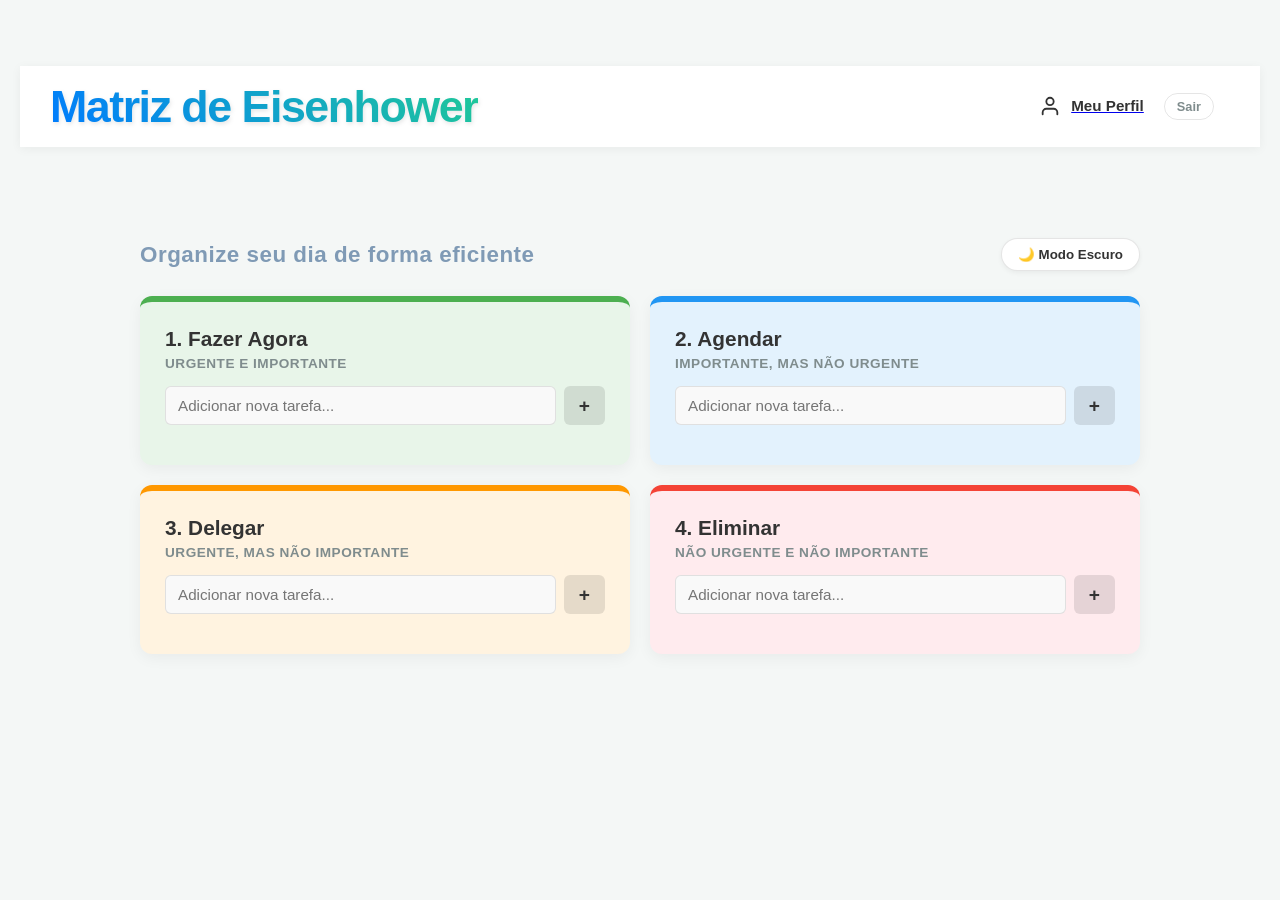
==== frontEnd/index.html @ 0fd5aef6 "Meu primeiro commit organizado" ====
<!DOCTYPE html>
<html lang="pt-BR">
<head>
    <meta charset="UTF-8">
    <meta name="viewport" content="width=device-width, initial-scale=1.0">
    <title>Matriz de Eisenhower Interativa</title>
    <link rel="stylesheet" href="css/style.css">
</head>
<body>
    <header class="site-header">
        <div class="logo">
            <h2>Matriz de Eisenhower</h2>
        </div>
        <div class="user-profile">
            <svg class="user-icon" xmlns="http://www.w3.org/2000/svg"
                viewBox="0 0 24 24" fill="none" stroke="currentColor"
                stroke-width="2" stroke-linecap="round" stroke-linejoin="round">
                <path d="M20 21v-2a4 4 0 0 0-4-4H8a4 4 0 0 0-4 4v2"></path>
                <circle cx="12" cy="7" r="4"></circle>
            </svg>
            <a href="pages/login.html"><span class="user-name">Meu
                    Perfil</span></a>
            <button id="logout-btn" class="logout-btn">Sair</button>
        </div>
        
    </header>
    <div class="matrix-container">
        <header class="app-header">
            <h2>Organize seu dia de forma eficiente</h2>
            <button id="theme-toggle">🌙 Modo Escuro</button>
        </header>
        <div class="eisenhower-matrix">
            <div class="quadrant q1">
                <h3>1. Fazer Agora</h3>
                <p class="subtitle">Urgente e Importante</p>
                <div class="input-group">
                    <input type="text" placeholder="Adicionar nova tarefa..."
                        class="task-input">
                    <button type="button" class="add-btn">+</button>
                </div>
                <ul class="task-list">
                </ul>
            </div>
            <div class="quadrant q2">
                <h3>2. Agendar</h3>
                <p class="subtitle">Importante, mas Não Urgente</p>
                <div class="input-group">
                    <input type="text" placeholder="Adicionar nova tarefa..."
                        class="task-input">
                    <button type="button" class="add-btn">+</button>
                </div>
                <ul class="task-list"></ul>
            </div>
            <div class="quadrant q3">
                <h3>3. Delegar</h3>
                <p class="subtitle">Urgente, mas Não Importante</p>
                <div class="input-group">
                    <input type="text" placeholder="Adicionar nova tarefa..."
                        class="task-input">
                    <button type="button" class="add-btn">+</button>
                </div>
                <ul class="task-list"></ul>
            </div>
            <div class="quadrant q4">
                <h3>4. Eliminar</h3>
                <p class="subtitle">Não Urgente e Não Importante</p>
                <div class="input-group">
                    <input type="text" placeholder="Adicionar nova tarefa..."
                        class="task-input">
                    <button type="button" class="add-btn">+</button>
                </div>
                <ul class="task-list"></ul>
            </div>
        </div>
    </div>
    <script src="js/auth.js"></script>
    <script type="module" src="js/controller/controller.js"></script>
</body>
</html>
---- frontEnd/css/style.css ----
/* =========================================
   Variáveis do Tema Claro (Padrão)
   ========================================= */
:root {
    --bg-main: #f4f7f6;
    --text-main: #333333;
    --text-muted: #7f8c8d;
    --bg-quadrant: #ffffff;
    --bg-task: rgba(255, 255, 255, 0.9);
    --task-border: rgba(0, 0, 0, 0.1);
    --input-bg: #f9f9f9;
    --btn-hover: #e0e0e0;
    --scrollbar-thumb: #bdc3c7;
    
    /* Cores dos Quadrantes */
    --q1-color: #4caf50; /* Fazer Agora */
    --q1-bg: #e8f5e9;
    --q2-color: #2196f3; /* Agendar */
    --q2-bg: #e3f2fd;
    --q3-color: #ff9800; /* Delegar */
    --q3-bg: #fff3e0;
    --q4-color: #f44336; /* Eliminar */
    --q4-bg: #ffebee;
}

/* =========================================
   Variáveis do Tema Escuro
   ========================================= */
body.dark-mode {
    --bg-main: #121212;
    --text-main: #e0e0e0;
    --text-muted: #aaaaaa;
    --bg-quadrant: #1e1e1e;
    --bg-task: #2c2c2c;
    --task-border: #444444;
    --input-bg: #333333;
    --btn-hover: #444444;
    --scrollbar-thumb: #555555;
    
    /* Cores de Fundo Muted para o Modo Escuro */
    --q1-bg: rgba(76, 175, 80, 0.1);
    --q2-bg: rgba(33, 150, 243, 0.1);
    --q3-bg: rgba(255, 152, 0, 0.1);
    --q4-bg: rgba(244, 67, 54, 0.1);
}

/* =========================================
   Estilos Globais
   ========================================= */
body {
    font-family: 'Segoe UI', Tahoma, Geneva, Verdana, sans-serif;
    background-color: var(--bg-main);
    color: var(--text-main);
    display: flex;
    justify-content: space-around;
    align-items: center;
    min-height: 80vh;
    margin: 0;
    padding: 20px;
    box-sizing: border-box;
    transition: background-color 0.3s ease, color 0.3s ease;
    flex-direction: column;
}

/* Estilos Gerais do Header */
.site-header {
    display: flex;
    justify-content: space-between;
    align-items: center;
    padding: 15px 30px;
    background-color: #ffffff;
    box-shadow: 0 2px 10px rgba(0, 0, 0, 0.05);
    font-family: 'Segoe UI', Tahoma, Geneva, Verdana, sans-serif;
    width: 100%;
    box-sizing: border-box;
}

/* Logo */
.logo {
    font-size: 1.5rem;
    font-weight: 700;
    color: #333333;
    letter-spacing: -0.5px;
}

.logo h2 {
    margin: 0;
    font-size: 2.8rem; /* Ainda maior! */
    font-weight: 900;
    letter-spacing: -1.5px;
    
    /* A mágica do Gradiente começa aqui */
    background: linear-gradient(45deg, #007bff, #20c997); /* Azul para um Verde água */
    -webkit-background-clip: text;
    -webkit-text-fill-color: transparent;
    background-clip: text;
    color: transparent; /* Necessário para navegadores mais novos */
    
    /* Uma sombrinha quase invisível só para dar destaque */
    filter: drop-shadow(1px 2px 2px rgba(0,0,0,0.1)); 
}

/* Área do Usuário */
.user-profile {
    display: flex;
    align-items: center;
    gap: 10px;
    cursor: pointer;
    padding: 8px 15px;
    border-radius: 25px;
    transition: background-color 0.2s ease;
    border: 1px solid transparent;
}

.user-profile:hover {
    background-color: #f9f9f9;
    border-color: rgba(0, 0, 0, 0.1);
}

/* Ícone SVG do Usuário */
.user-icon {
    width: 22px;
    height: 22px;
    color: #333333;
}

/* Nome do Usuário */
.user-name {
    font-size: 0.95rem;
    color: #333333;
    font-weight: 600;
}
/* Estilo para o botão Sair */
.logout-btn {
    background: transparent;
    color: var(--text-muted);
    border: 1px solid var(--task-border);
    padding: 5px 12px;
    border-radius: 20px;
    cursor: pointer;
    font-size: 0.8rem;
    font-weight: 600;
    transition: all 0.2s ease;
    margin-left: 10px;
}

.logout-btn:hover {
    background: #e74c3c; /* Vermelho suave */
    color: white;
    border-color: #e74c3c;
    transform: translateY(-1px);
}


.matrix-container {
    width: 100%;
    max-width: 1000px; /* Um pouco mais largo para acomodar bem o texto */
}

/* =========================================
   Cabeçalho
   ========================================= */
.app-header {
    display: flex;
    justify-content: space-between;
    align-items: center;
    margin-bottom: 25px;
}

.app-header h2 {
    font-size: 1.4rem; /* Tamanho proporcional e elegante */
    font-weight: 700; /* Deixa o texto bem destacado (negrito) */
    color: #7f9ab5; /* Tom de azul escuro/chumbo parecido com o da imagem */
    margin: 0;
    letter-spacing: 0.5px; /* Dá um leve respiro entre as letras */
}


#theme-toggle {
    background: var(--bg-quadrant);
    color: var(--text-main);
    border: 1px solid var(--task-border);
    padding: 8px 16px;
    border-radius: 20px;
    cursor: pointer;
    font-weight: 600;
    transition: all 0.2s ease;
    box-shadow: 0 2px 5px rgba(0,0,0,0.05);
}

#theme-toggle:hover {
    background: var(--btn-hover);
    transform: translateY(-1px);
}

/* =========================================
   Grid da Matriz
   ========================================= */
.eisenhower-matrix {
    display: grid;
    grid-template-columns: repeat(2, 1fr);
    gap: 20px;
}

/* =========================================
   Página de Login
   ========================================= */

.login-container {
    width: 100%;
    max-width: 400px; /* Mais estreito que a matriz */
    margin: auto;
    text-align: center;
}

.login-header h2 {
    font-size: 1.8rem;
    margin-bottom: 5px;
}

.login-header .subtitle {
    margin-bottom: 25px;
}

.login-form {
    display: flex;
    flex-direction: column;
    gap: 15px;
}

.input-group-vertical {
    display: flex;
    flex-direction: column;
    text-align: left;
    gap: 5px;
}

.input-group-vertical label {
    font-size: 0.9rem;
    font-weight: 600;
    color: var(--text-main);
}

.input-group-vertical .task-input {
    width: 100%;
    box-sizing: border-box; /* Garante que o padding não quebre a largura */
    padding: 12px;
}

.login-btn {
    background-color: var(--q2-color); /* Usa o azul do seu quadrante 2 */
    color: white;
    border: none;
    border-radius: 6px;
    padding: 12px;
    font-size: 1.1rem;
    font-weight: bold;
    cursor: pointer;
    margin-top: 10px;
    transition: background-color 0.2s ease, transform 0.1s ease;
}

.login-btn:hover {
    background-color: #1976d2; /* Um azul um pouco mais escuro */
}

.login-btn:active {
    transform: scale(0.98);
}

.login-footer {
    margin-top: 25px;
    font-size: 0.9rem;
    border-top: 1px solid var(--task-border);
    padding-top: 15px;
}

.login-footer a {
    color: var(--q2-color);
    text-decoration: none;
    font-weight: 600;
    transition: text-decoration 0.2s;
}

.login-footer a:hover {
    text-decoration: underline;
}

.register-text {
    color: var(--text-muted);
    margin-top: 10px;
}

/* Responsividade Básica para Celulares */
@media (max-width: 600px) {
    .main-nav {
        display: none; /* Esconde os links centrais em telas pequenas */
    }
    
    .site-header {
        padding: 15px 20px;
    }
    
    .user-name {
        display: none; /* Deixa apenas o ícone no celular para economizar espaço */
    }
}
/* Responsividade para Celulares */
@media (max-width: 768px) {
    .eisenhower-matrix {
        grid-template-columns: 1fr; /* Muda para 1 coluna em telas menores */
    }
}

/* =========================================
   Quadrantes
   ========================================= */
.quadrant {
    background-color: var(--bg-quadrant);
    padding: 25px;
    border-radius: 12px;
    box-shadow: 0 4px 15px rgba(0, 0, 0, 0.05);
    display: flex;
    flex-direction: column;
    transition: background-color 0.3s ease;
}

.quadrant h3 { 
    margin: 0 0 5px 0; 
    font-size: 1.3rem; 
}

.subtitle { 
    font-size: 0.85rem; 
    color: var(--text-muted); 
    margin: 0 0 15px 0; 
    font-weight: 600; 
    text-transform: uppercase;
    letter-spacing: 0.5px;
}

/* Cores específicas dos Quadrantes */
.q1 { background-color: var(--q1-bg); border-top: 6px solid var(--q1-color); }
.q1 .task-list li { border-left-color: var(--q1-color); }

.q2 { background-color: var(--q2-bg); border-top: 6px solid var(--q2-color); }
.q2 .task-list li { border-left-color: var(--q2-color); }

.q3 { background-color: var(--q3-bg); border-top: 6px solid var(--q3-color); }
.q3 .task-list li { border-left-color: var(--q3-color); }

.q4 { background-color: var(--q4-bg); border-top: 6px solid var(--q4-color); }
.q4 .task-list li { border-left-color: var(--q4-color); } /* Fechamento que estava faltando */

/* =========================================
   Inputs e Botões
   ========================================= */
.input-group {
    display: flex;
    margin-bottom: 15px;
    gap: 8px;
}

.task-input {
    flex-grow: 1;
    padding: 10px 12px;
    border: 1px solid var(--task-border);
    border-radius: 6px;
    background: var(--input-bg);
    color: var(--text-main);
    outline: none;
    font-size: 0.95rem;
    transition: border-color 0.2s ease;
}

.task-input:focus {
    border-color: var(--text-muted);
}

.add-btn {
    background: var(--task-border);
    color: var(--text-main);
    border: none;
    border-radius: 6px;
    padding: 0 15px;
    cursor: pointer;
    font-size: 1.2rem;
    font-weight: bold;
    transition: background-color 0.2s ease, transform 0.1s ease;
}

.add-btn:hover { 
    background: var(--btn-hover); 
}

.add-btn:active {
    transform: scale(0.95); /* Efeito de "clique" */
}

/* =========================================
   Lista de Tarefas
   ========================================= */
.task-list {
    list-style-type: none;
    padding: 0;
    margin: 0;
    overflow-y: auto;
    max-height: 220px;
    padding-right: 5px; /* Espaço para o scrollbar não colar no texto */
}

/* Customização da Barra de Rolagem */
.task-list::-webkit-scrollbar {
    width: 6px;
}
.task-list::-webkit-scrollbar-track {
    background: transparent;
}
.task-list::-webkit-scrollbar-thumb {
    background-color: var(--scrollbar-thumb);
    border-radius: 10px;
}

.task-list li {
    background: var(--bg-task);
    padding: 10px 12px;
    margin-bottom: 8px;
    border-radius: 6px;
    font-size: 0.95rem;
    border-left: 4px solid transparent;
    border-bottom: 1px solid var(--task-border);
    display: flex;
    justify-content: space-between;
    align-items: center;
    box-shadow: 0 1px 3px rgba(0,0,0,0.02);
    transition: transform 0.2s ease;
}

.task-list li:hover {
    transform: translateX(2px); /* Pequeno destaque ao passar o mouse */
}

/* Texto Editável */
.task-text {
    flex-grow: 1;
    cursor: text;
    outline: none;
    padding: 2px 5px;
    border-radius: 4px;
    transition: background 0.2s;
    word-break: break-word; /* Evita que palavras longas quebrem o layout */
    margin-right: 10px;
}

.task-text:focus { 
    background: var(--input-bg); 
    border-bottom: 1px dashed var(--text-muted); 
}

/* Botão de Excluir */
.delete-btn {
    background: transparent;
    border: none;
    color: #e74c3c;
    cursor: pointer;
    padding: 6px;
    border-radius: 4px;
    transition: all 0.2s ease;
    display: flex;
    align-items: center;
    justify-content: center;
}

.delete-btn:hover { 
    background: rgba(231, 76, 60, 0.1); 
}
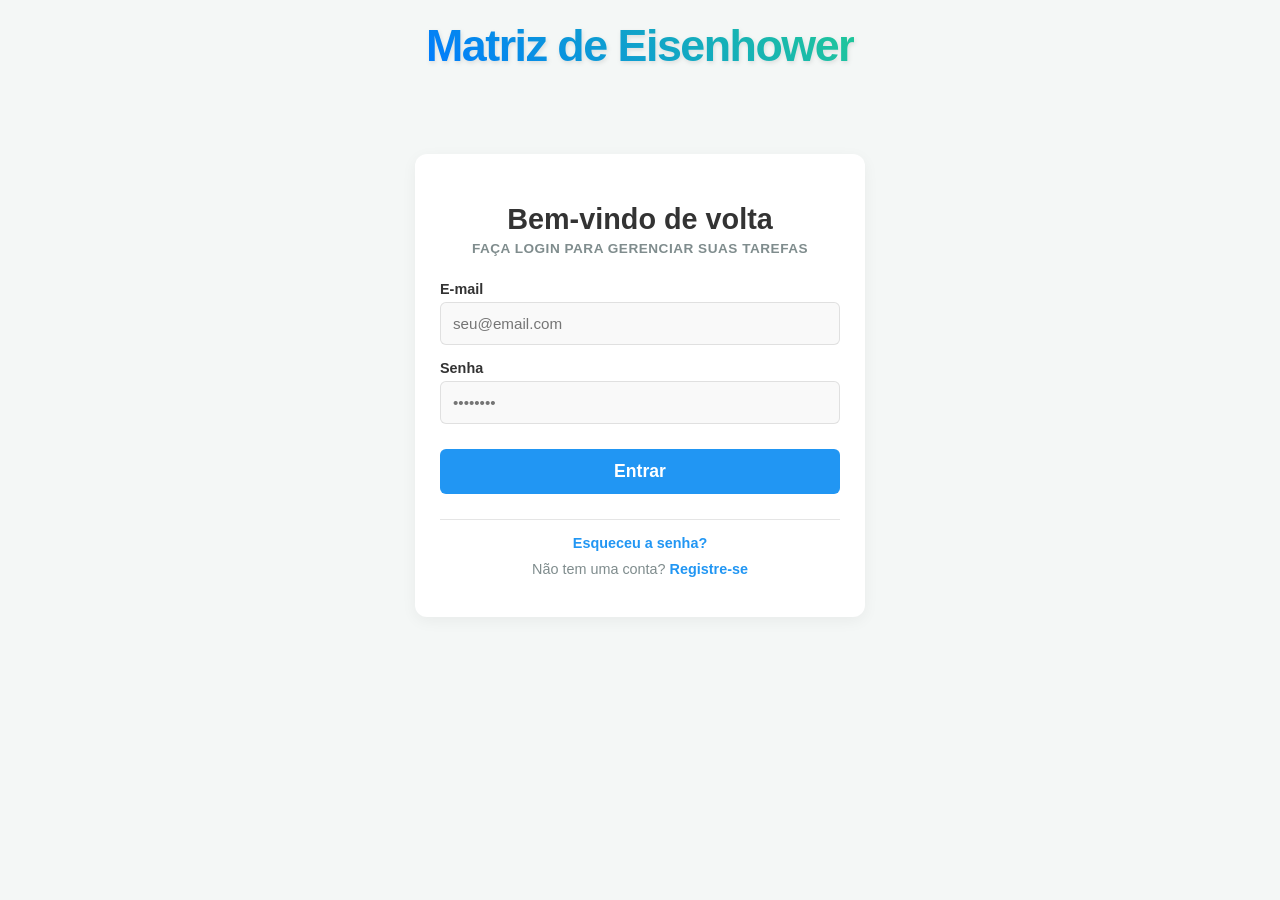
==== commit 3f0679ae: "segundo commit" ====
--- a/frontEnd/index.html
+++ b/frontEnd/index.html
@@ -3,79 +3,38 @@
 <head>
     <meta charset="UTF-8">
     <meta name="viewport" content="width=device-width, initial-scale=1.0">
-    <title>Matriz de Eisenhower Interativa</title>
+    <title>Login - Matriz de Eisenhower</title>
     <link rel="stylesheet" href="css/style.css">
 </head>
 <body>
-    <header class="site-header">
-        <div class="logo">
-            <h2>Matriz de Eisenhower</h2>
+    <div class="logo">
+        <h2>Matriz de Eisenhower</h2>
+    </div>
+    <div class="login-container quadrant">
+        <div class="login-header">
+            <h2>Bem-vindo de volta</h2>
+            <p class="subtitle">Faça login para gerenciar suas tarefas</p>
         </div>
-        <div class="user-profile">
-            <svg class="user-icon" xmlns="http://www.w3.org/2000/svg"
-                viewBox="0 0 24 24" fill="none" stroke="currentColor"
-                stroke-width="2" stroke-linecap="round" stroke-linejoin="round">
-                <path d="M20 21v-2a4 4 0 0 0-4-4H8a4 4 0 0 0-4 4v2"></path>
-                <circle cx="12" cy="7" r="4"></circle>
-            </svg>
-            <a href="pages/login.html"><span class="user-name">Meu
-                    Perfil</span></a>
-            <button id="logout-btn" class="logout-btn">Sair</button>
-        </div>
-        
-    </header>
-    <div class="matrix-container">
-        <header class="app-header">
-            <h2>Organize seu dia de forma eficiente</h2>
-            <button id="theme-toggle">🌙 Modo Escuro</button>
-        </header>
-        <div class="eisenhower-matrix">
-            <div class="quadrant q1">
-                <h3>1. Fazer Agora</h3>
-                <p class="subtitle">Urgente e Importante</p>
-                <div class="input-group">
-                    <input type="text" placeholder="Adicionar nova tarefa..."
-                        class="task-input">
-                    <button type="button" class="add-btn">+</button>
-                </div>
-                <ul class="task-list">
-                </ul>
+        <form class="login-form" action="home.html">
+            <div class="input-group-vertical">
+                <label for="email">E-mail</label>
+                <input type="email" id="email" class="task-input"
+                    placeholder="seu@email.com" required>
             </div>
-            <div class="quadrant q2">
-                <h3>2. Agendar</h3>
-                <p class="subtitle">Importante, mas Não Urgente</p>
-                <div class="input-group">
-                    <input type="text" placeholder="Adicionar nova tarefa..."
-                        class="task-input">
-                    <button type="button" class="add-btn">+</button>
-                </div>
-                <ul class="task-list"></ul>
+            <div class="input-group-vertical">
+                <label for="password">Senha</label>
+                <input type="password" id="password" class="task-input"
+                    placeholder="••••••••" required>
             </div>
-            <div class="quadrant q3">
-                <h3>3. Delegar</h3>
-                <p class="subtitle">Urgente, mas Não Importante</p>
-                <div class="input-group">
-                    <input type="text" placeholder="Adicionar nova tarefa..."
-                        class="task-input">
-                    <button type="button" class="add-btn">+</button>
-                </div>
-                <ul class="task-list"></ul>
-            </div>
-            <div class="quadrant q4">
-                <h3>4. Eliminar</h3>
-                <p class="subtitle">Não Urgente e Não Importante</p>
-                <div class="input-group">
-                    <input type="text" placeholder="Adicionar nova tarefa..."
-                        class="task-input">
-                    <button type="button" class="add-btn">+</button>
-                </div>
-                <ul class="task-list"></ul>
-            </div>
+            <button type="submit" class="login-btn">Entrar</button>
+        </form>
+        <div class="login-footer">
+            <a href="pages/esqueceuSenha.html" class="forgot-link">Esqueceu a senha?</a>
+            <p class="register-text">Não tem uma conta? <a
+                    href="pages/register.html">Registre-se</a></p>
         </div>
     </div>
-    <script src="js/auth.js"></script>
-    <script type="module" src="js/controller/controller.js"></script>
+
+    <script src="js/login.js"></script>
 </body>
-</html>
-
-
+</html>
--- a/frontEnd/css/style.css
+++ b/frontEnd/css/style.css
@@ -291,6 +291,38 @@
     margin-top: 10px;
 }
 
+/* Estilo da caixinha de sucesso (Toast) */
+#toast {
+    visibility: hidden; /* Fica escondida por padrão */
+    min-width: 250px;
+    background-color: #28a745; /* Verde sucesso */
+    color: #fff; /* Texto branco */
+    text-align: center;
+    border-radius: 8px;
+    padding: 16px;
+    position: fixed; /* Fixa na tela */
+    z-index: 1000;
+    left: 50%; /* Centraliza */
+    bottom: 30px; /* Distância do pé da página */
+    transform: translateX(-50%); /* Ajuste fino para ficar bem no meio */
+    font-size: 16px;
+    font-weight: bold;
+    box-shadow: 0px 4px 6px rgba(0, 0, 0, 0.2);
+    opacity: 0;
+    transition: opacity 0.5s, visibility 0.5s;
+}
+
+/* Classe que vamos adicionar via JavaScript para ela aparecer */
+#toast.mostrar {
+    visibility: visible;
+    opacity: 1;
+}
+
+.input-error {
+  border: 2px solid #d93025;
+  outline: none;
+}
+
 /* Responsividade Básica para Celulares */
 @media (max-width: 600px) {
     .main-nav {
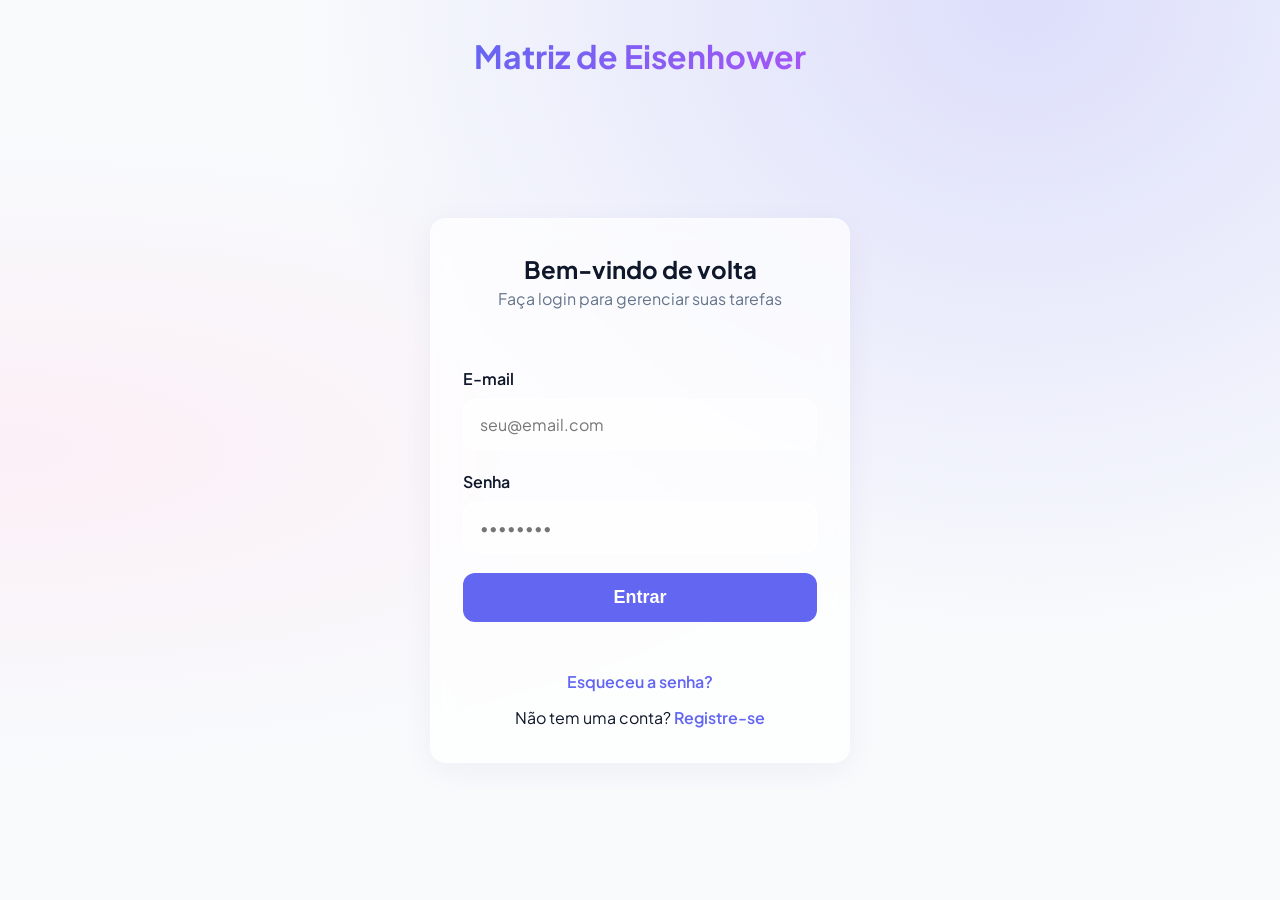
==== commit 220ecaff: "Commit melhorando a qualidade da interface" ====
--- a/frontEnd/index.html
+++ b/frontEnd/index.html
@@ -3,6 +3,7 @@
 <head>
     <meta charset="UTF-8">
     <meta name="viewport" content="width=device-width, initial-scale=1.0">
+    <link href="https://fonts.googleapis.com/css2?family=Plus+Jakarta+Sans:wght@400;500;600;700&display=swap" rel="stylesheet">
     <title>Login - Matriz de Eisenhower</title>
     <link rel="stylesheet" href="css/style.css">
 </head>
@@ -15,7 +16,7 @@
             <h2>Bem-vindo de volta</h2>
             <p class="subtitle">Faça login para gerenciar suas tarefas</p>
         </div>
-        <form class="login-form" action="home.html">
+        <form class="login-form" action="home.html" id="formLogin">
             <div class="input-group-vertical">
                 <label for="email">E-mail</label>
                 <input type="email" id="email" class="task-input"
@@ -34,7 +35,7 @@
                     href="pages/register.html">Registre-se</a></p>
         </div>
     </div>
-
-    <script src="js/login.js"></script>
+    <!-- <script src="js/login.js"></script> -->
+     <script type="module" src="js/controller/authController.js"></script>
 </body>
 </html>
--- a/frontEnd/css/style.css
+++ b/frontEnd/css/style.css
@@ -1,508 +1,438 @@
 /* =========================================
-   Variáveis do Tema Claro (Padrão)
+   1. VARIÁVEIS & TOKENS (Design System)
    ========================================= */
 :root {
-    --bg-main: #f4f7f6;
-    --text-main: #333333;
-    --text-muted: #7f8c8d;
-    --bg-quadrant: #ffffff;
-    --bg-task: rgba(255, 255, 255, 0.9);
-    --task-border: rgba(0, 0, 0, 0.1);
-    --input-bg: #f9f9f9;
-    --btn-hover: #e0e0e0;
-    --scrollbar-thumb: #bdc3c7;
+  /* Cores - Modo Claro (Padrão) */
+  --bg-color: #f8fafc;
+  --bg-gradient: radial-gradient(at 0% 0%, hsla(253,16%,7%,1) 0, transparent 50%), radial-gradient(at 50% 0%, hsla(225,39%,30%,1) 0, transparent 50%), radial-gradient(at 100% 0%, hsla(339,49%,30%,1) 0, transparent 50%);
+  --surface: rgba(255, 255, 255, 0.7);
+  --surface-border: rgba(255, 255, 255, 0.5);
+  --text-main: #0f172a;
+  --text-muted: #64748b;
+  --primary: #6366f1;
+  --primary-hover: #4f46e5;
+  --danger: #ef4444;
+  
+  /* Cores Semânticas (Quadrantes) */
+  --q1-color: rgba(239, 68, 68, 0.1); /* Importante & Urgente */
+  --q2-color: rgba(59, 130, 246, 0.1); /* Importante & Não Urgente */
+  --q3-color: rgba(245, 158, 11, 0.1); /* Não Importante & Urgente */
+  --q4-color: rgba(100, 116, 139, 0.1); /* Não Importante & Não Urgente */
+
+  /* Tipografia Fluida (Min - Val - Max) */
+  --text-xs: clamp(0.75rem, 0.7vw + 0.6rem, 0.875rem);
+  --text-sm: clamp(0.875rem, 0.8vw + 0.7rem, 1rem);
+  --text-md: clamp(1rem, 1vw + 0.8rem, 1.125rem);
+  --text-lg: clamp(1.25rem, 1.5vw + 1rem, 1.5rem);
+  --text-xl: clamp(1.5rem, 2vw + 1.2rem, 2rem);
+
+  /* Efeitos */
+  --shadow-glass: 0 8px 32px 0 rgba(31, 38, 135, 0.05);
+  --radius-lg: 16px;
+  --radius-md: 12px;
+  --radius-sm: 8px;
+  --transition: all 0.3s cubic-bezier(0.4, 0, 0.2, 1);
+}
+
+/* Modo Escuro (Ativado via JS no body ou data-theme) */
+[data-theme="dark"] {
+  --bg-color: #0f172a;
+  --surface: rgba(30, 41, 59, 0.7);
+  --surface-border: rgba(255, 255, 255, 0.1);
+  --text-main: #f8fafc;
+  --text-muted: #94a3b8;
+  --shadow-glass: 0 8px 32px 0 rgba(0, 0, 0, 0.3);
+}
+
+/* =========================================
+   2. RESET & BASE
+   ========================================= */
+* {
+  margin: 0;
+  padding: 0;
+  box-sizing: border-box;
+}
+
+body {
+  font-family: 'Plus Jakarta Sans', system-ui, sans-serif;
+  background-color: var(--bg-color);
+  /* Mesh gradient suave para o fundo */
+  background-image: 
+    radial-gradient(at 80% 0%, hsla(239, 84%, 87%, 0.5) 0px, transparent 50%),
+    radial-gradient(at 0% 50%, hsla(333, 100%, 95%, 0.5) 0px, transparent 50%);
+  background-attachment: fixed;
+  color: var(--text-main);
+  line-height: 1.5;
+  min-height: 100vh;
+  display: flex;
+  flex-direction: column;
+  align-items: center;
+  padding: 2rem 1rem;
+  transition: var(--transition);
+}
+
+a {
+  color: var(--primary);
+  text-decoration: none;
+  font-weight: 600;
+  transition: var(--transition);
+  
+  &:hover {
+    color: var(--primary-hover);
+    text-decoration: underline;
+  }
+}
+
+/* =========================================
+   3. COMPONENTES GLOBAIS (Glassmorphism)
+   ========================================= */
+.quadrant, .login-container {
+  background: var(--surface);
+  backdrop-filter: blur(12px);
+  -webkit-backdrop-filter: blur(12px);
+  border: 1px solid var(--surface-border);
+  border-radius: var(--radius-lg);
+  box-shadow: var(--shadow-glass);
+  padding: 2rem;
+}
+
+.logo {
+  text-align: center;
+  margin-bottom: 2rem;
+  
+  & h2, & h1 {
+    font-size: var(--text-xl);
+    font-weight: 700;
+    background: linear-gradient(135deg, var(--primary), #a855f7);
+    -webkit-background-clip: text;
+    -webkit-text-fill-color: transparent;
+  }
+}
+
+/* =========================================
+   4. TELAS DE AUTENTICAÇÃO (Login, Register...)
+   ========================================= */
+.login-container {
+  width: 100%;
+  max-width: 420px;
+  margin: auto;
+  animation: fadeIn 0.5s ease-out;
+
+  & .login-header {
+    text-align: center;
+    margin-bottom: 2rem;
+
+    & h2 {
+      font-size: var(--text-lg);
+      margin-bottom: 0.5rem;
+    }
+
+    & .subtitle {
+      color: var(--text-muted);
+      font-size: var(--text-sm);
+    }
+  }
+}
+
+/* Formulários & Inputs */
+.login-form, .input-group-vertical {
+  display: flex;
+  flex-direction: column;
+  gap: 1.25rem;
+  width: 100%;
+}
+
+.input-group-vertical {
+  gap: 0.5rem;
+
+  & label {
+    font-size: var(--text-sm);
+    font-weight: 600;
+    color: var(--text-main);
+  }
+}
+
+.task-input {
+  width: 100%;
+  padding: 0.875rem 1rem;
+  border-radius: var(--radius-md);
+  border: 1px solid var(--surface-border);
+  background: rgba(255, 255, 255, 0.5);
+  color: var(--text-main);
+  font-family: inherit;
+  font-size: var(--text-sm);
+  transition: var(--transition);
+  outline: none;
+
+  [data-theme="dark"] & {
+    background: rgba(0, 0, 0, 0.2);
+  }
+
+  &:focus-visible {
+    border-color: var(--primary);
+    box-shadow: 0 0 0 3px rgba(99, 102, 241, 0.2);
+    background: var(--bg-color);
+  }
+}
+
+/* Botões */
+.login-btn, .add-btn {
+  background: var(--primary);
+  color: white;
+  border: none;
+  padding: 0.875rem;
+  border-radius: var(--radius-md);
+  font-weight: 600;
+  font-size: var(--text-md);
+  cursor: pointer;
+  transition: var(--transition);
+  display: flex;
+  justify-content: center;
+  align-items: center;
+  gap: 0.5rem;
+
+  &:hover {
+    background: var(--primary-hover);
+    transform: translateY(-2px);
+    box-shadow: 0 4px 12px rgba(99, 102, 241, 0.3);
+  }
+
+  &:active {
+    transform: translateY(0);
+  }
+
+  &.full-width {
+    width: 100%;
+  }
+
+  & a {
+    color: white;
+    text-decoration: none;
+    display: block;
+    width: 100%;
+  }
+}
+
+.login-footer {
+  margin-top: 2rem;
+  text-align: center;
+  font-size: var(--text-sm);
+  display: flex;
+  flex-direction: column;
+  gap: 0.75rem;
+}
+
+/* =========================================
+   5. APLICAÇÃO (Matriz de Eisenhower)
+   ========================================= */
+.site-header {
+  width: 100%;
+  max-width: 1200px;
+  display: flex;
+  justify-content: space-between;
+  align-items: center;
+  margin-bottom: 2rem;
+  flex-wrap: wrap;
+  gap: 1rem;
+
+  & .logo h2 {
+    font-size: var(--text-lg);
+    margin: 0;
+  }
+}
+
+.user-profile {
+  display: flex;
+  align-items: center;
+  gap: 1rem;
+  background: var(--surface);
+  padding: 0.5rem 1rem;
+  border-radius: 50px;
+  border: 1px solid var(--surface-border);
+
+  & .user-icon {
+    width: 24px;
+    height: 24px;
+    color: var(--text-muted);
+  }
+
+  & .logout-btn {
+    background: transparent;
+    border: none;
+    color: var(--danger);
+    font-weight: 600;
+    cursor: pointer;
+    font-size: var(--text-sm);
     
-    /* Cores dos Quadrantes */
-    --q1-color: #4caf50; /* Fazer Agora */
-    --q1-bg: #e8f5e9;
-    --q2-color: #2196f3; /* Agendar */
-    --q2-bg: #e3f2fd;
-    --q3-color: #ff9800; /* Delegar */
-    --q3-bg: #fff3e0;
-    --q4-color: #f44336; /* Eliminar */
-    --q4-bg: #ffebee;
-}
-
-/* =========================================
-   Variáveis do Tema Escuro
-   ========================================= */
-body.dark-mode {
-    --bg-main: #121212;
-    --text-main: #e0e0e0;
-    --text-muted: #aaaaaa;
-    --bg-quadrant: #1e1e1e;
-    --bg-task: #2c2c2c;
-    --task-border: #444444;
-    --input-bg: #333333;
-    --btn-hover: #444444;
-    --scrollbar-thumb: #555555;
-    
-    /* Cores de Fundo Muted para o Modo Escuro */
-    --q1-bg: rgba(76, 175, 80, 0.1);
-    --q2-bg: rgba(33, 150, 243, 0.1);
-    --q3-bg: rgba(255, 152, 0, 0.1);
-    --q4-bg: rgba(244, 67, 54, 0.1);
-}
-
-/* =========================================
-   Estilos Globais
-   ========================================= */
-body {
-    font-family: 'Segoe UI', Tahoma, Geneva, Verdana, sans-serif;
-    background-color: var(--bg-main);
+    &:hover {
+      text-decoration: underline;
+    }
+  }
+}
+
+.matrix-container {
+  width: 100%;
+  max-width: 1200px;
+  display: flex;
+  flex-direction: column;
+  gap: 2rem;
+}
+
+.app-header {
+  display: flex;
+  justify-content: space-between;
+  align-items: center;
+  
+  & h2 {
+    font-size: var(--text-lg);
+  }
+
+  & #theme-toggle {
+    background: var(--surface);
+    border: 1px solid var(--surface-border);
+    padding: 0.5rem 1rem;
+    border-radius: 50px;
+    cursor: pointer;
     color: var(--text-main);
+    font-weight: 600;
+    transition: var(--transition);
+
+    &:hover {
+      background: var(--surface-border);
+    }
+  }
+}
+
+/* BENTO GRID - O Coração da Matriz */
+.eisenhower-matrix {
+  display: grid;
+  gap: 1.5rem;
+  grid-template-columns: 1fr; /* Mobile-first */
+
+  /* Breakpoint para Tablets e Desktop */
+  @media (min-width: 768px) {
+    grid-template-columns: repeat(2, 1fr);
+  }
+}
+
+/* Quadrantes Específicos */
+.quadrant {
+  display: flex;
+  flex-direction: column;
+  gap: 1rem;
+  height: 100%;
+  min-height: 300px;
+  
+  & h3 {
+    font-size: var(--text-md);
     display: flex;
-    justify-content: space-around;
     align-items: center;
-    min-height: 80vh;
-    margin: 0;
-    padding: 20px;
-    box-sizing: border-box;
-    transition: background-color 0.3s ease, color 0.3s ease;
-    flex-direction: column;
-}
-
-/* Estilos Gerais do Header */
-.site-header {
+    gap: 0.5rem;
+  }
+
+  & .subtitle {
+    font-size: var(--text-xs);
+    color: var(--text-muted);
+    margin-top: -0.5rem;
+    margin-bottom: 0.5rem;
+  }
+
+  /* Cores de Fundo Suaves para Identificação Visual */
+  &.q1 { background-color: var(--q1-color); }
+  &.q2 { background-color: var(--q2-color); }
+  &.q3 { background-color: var(--q3-color); }
+  &.q4 { background-color: var(--q4-color); }
+}
+
+/* Input Inline da Matriz */
+.input-group {
+  display: flex;
+  gap: 0.5rem;
+
+  & .task-input {
+    flex: 1;
+  }
+
+  & .add-btn {
+    padding: 0 1rem;
+    font-size: 1.5rem;
+    line-height: 1;
+  }
+}
+
+/* Lista de Tarefas (Micro-interações) */
+.task-list {
+  list-style: none;
+  display: flex;
+  flex-direction: column;
+  gap: 0.5rem;
+  overflow-y: auto;
+  max-height: 250px;
+
+  & li {
+    background: var(--bg-color);
+    padding: 0.75rem 1rem;
+    border-radius: var(--radius-sm);
     display: flex;
     justify-content: space-between;
     align-items: center;
-    padding: 15px 30px;
-    background-color: #ffffff;
-    box-shadow: 0 2px 10px rgba(0, 0, 0, 0.05);
-    font-family: 'Segoe UI', Tahoma, Geneva, Verdana, sans-serif;
-    width: 100%;
-    box-sizing: border-box;
-}
-
-/* Logo */
-.logo {
-    font-size: 1.5rem;
-    font-weight: 700;
-    color: #333333;
-    letter-spacing: -0.5px;
-}
-
-.logo h2 {
-    margin: 0;
-    font-size: 2.8rem; /* Ainda maior! */
-    font-weight: 900;
-    letter-spacing: -1.5px;
-    
-    /* A mágica do Gradiente começa aqui */
-    background: linear-gradient(45deg, #007bff, #20c997); /* Azul para um Verde água */
-    -webkit-background-clip: text;
-    -webkit-text-fill-color: transparent;
-    background-clip: text;
-    color: transparent; /* Necessário para navegadores mais novos */
-    
-    /* Uma sombrinha quase invisível só para dar destaque */
-    filter: drop-shadow(1px 2px 2px rgba(0,0,0,0.1)); 
-}
-
-/* Área do Usuário */
-.user-profile {
-    display: flex;
-    align-items: center;
-    gap: 10px;
-    cursor: pointer;
-    padding: 8px 15px;
-    border-radius: 25px;
-    transition: background-color 0.2s ease;
-    border: 1px solid transparent;
-}
-
-.user-profile:hover {
-    background-color: #f9f9f9;
-    border-color: rgba(0, 0, 0, 0.1);
-}
-
-/* Ícone SVG do Usuário */
-.user-icon {
-    width: 22px;
-    height: 22px;
-    color: #333333;
-}
-
-/* Nome do Usuário */
-.user-name {
-    font-size: 0.95rem;
-    color: #333333;
-    font-weight: 600;
-}
-/* Estilo para o botão Sair */
-.logout-btn {
-    background: transparent;
-    color: var(--text-muted);
-    border: 1px solid var(--task-border);
-    padding: 5px 12px;
-    border-radius: 20px;
-    cursor: pointer;
-    font-size: 0.8rem;
-    font-weight: 600;
-    transition: all 0.2s ease;
-    margin-left: 10px;
-}
-
-.logout-btn:hover {
-    background: #e74c3c; /* Vermelho suave */
-    color: white;
-    border-color: #e74c3c;
-    transform: translateY(-1px);
-}
-
-
-.matrix-container {
-    width: 100%;
-    max-width: 1000px; /* Um pouco mais largo para acomodar bem o texto */
-}
-
-/* =========================================
-   Cabeçalho
-   ========================================= */
-.app-header {
-    display: flex;
-    justify-content: space-between;
-    align-items: center;
-    margin-bottom: 25px;
-}
-
-.app-header h2 {
-    font-size: 1.4rem; /* Tamanho proporcional e elegante */
-    font-weight: 700; /* Deixa o texto bem destacado (negrito) */
-    color: #7f9ab5; /* Tom de azul escuro/chumbo parecido com o da imagem */
-    margin: 0;
-    letter-spacing: 0.5px; /* Dá um leve respiro entre as letras */
-}
-
-
-#theme-toggle {
-    background: var(--bg-quadrant);
-    color: var(--text-main);
-    border: 1px solid var(--task-border);
-    padding: 8px 16px;
-    border-radius: 20px;
-    cursor: pointer;
-    font-weight: 600;
-    transition: all 0.2s ease;
-    box-shadow: 0 2px 5px rgba(0,0,0,0.05);
-}
-
-#theme-toggle:hover {
-    background: var(--btn-hover);
-    transform: translateY(-1px);
-}
-
-/* =========================================
-   Grid da Matriz
-   ========================================= */
-.eisenhower-matrix {
-    display: grid;
-    grid-template-columns: repeat(2, 1fr);
-    gap: 20px;
-}
-
-/* =========================================
-   Página de Login
-   ========================================= */
-
-.login-container {
-    width: 100%;
-    max-width: 400px; /* Mais estreito que a matriz */
-    margin: auto;
-    text-align: center;
-}
-
-.login-header h2 {
-    font-size: 1.8rem;
-    margin-bottom: 5px;
-}
-
-.login-header .subtitle {
-    margin-bottom: 25px;
-}
-
-.login-form {
-    display: flex;
-    flex-direction: column;
-    gap: 15px;
-}
-
-.input-group-vertical {
-    display: flex;
-    flex-direction: column;
-    text-align: left;
-    gap: 5px;
-}
-
-.input-group-vertical label {
-    font-size: 0.9rem;
-    font-weight: 600;
-    color: var(--text-main);
-}
-
-.input-group-vertical .task-input {
-    width: 100%;
-    box-sizing: border-box; /* Garante que o padding não quebre a largura */
-    padding: 12px;
-}
-
-.login-btn {
-    background-color: var(--q2-color); /* Usa o azul do seu quadrante 2 */
-    color: white;
-    border: none;
-    border-radius: 6px;
-    padding: 12px;
-    font-size: 1.1rem;
-    font-weight: bold;
-    cursor: pointer;
-    margin-top: 10px;
-    transition: background-color 0.2s ease, transform 0.1s ease;
-}
-
-.login-btn:hover {
-    background-color: #1976d2; /* Um azul um pouco mais escuro */
-}
-
-.login-btn:active {
-    transform: scale(0.98);
-}
-
-.login-footer {
-    margin-top: 25px;
-    font-size: 0.9rem;
-    border-top: 1px solid var(--task-border);
-    padding-top: 15px;
-}
-
-.login-footer a {
-    color: var(--q2-color);
-    text-decoration: none;
-    font-weight: 600;
-    transition: text-decoration 0.2s;
-}
-
-.login-footer a:hover {
-    text-decoration: underline;
-}
-
-.register-text {
-    color: var(--text-muted);
-    margin-top: 10px;
-}
-
-/* Estilo da caixinha de sucesso (Toast) */
+    border: 1px solid var(--surface-border);
+    font-size: var(--text-sm);
+    transition: var(--transition);
+    cursor: grab;
+
+    &:hover {
+      transform: translateX(4px);
+      box-shadow: var(--shadow-glass);
+    }
+  }
+}
+
+/* =========================================
+   6. UTILITÁRIOS & ANIMAÇÕES
+   ========================================= */
+.hidden {
+  display: none !important;
+}
+
+.spinner {
+  width: 40px;
+  height: 40px;
+  border: 4px solid var(--surface-border);
+  border-top-color: var(--primary);
+  border-radius: 50%;
+  animation: spin 1s linear infinite;
+  margin: 0 auto 1.5rem;
+}
+
+/* Toast Notification (Acessível e animado) */
 #toast {
-    visibility: hidden; /* Fica escondida por padrão */
-    min-width: 250px;
-    background-color: #28a745; /* Verde sucesso */
-    color: #fff; /* Texto branco */
-    text-align: center;
-    border-radius: 8px;
-    padding: 16px;
-    position: fixed; /* Fixa na tela */
-    z-index: 1000;
-    left: 50%; /* Centraliza */
-    bottom: 30px; /* Distância do pé da página */
-    transform: translateX(-50%); /* Ajuste fino para ficar bem no meio */
-    font-size: 16px;
-    font-weight: bold;
-    box-shadow: 0px 4px 6px rgba(0, 0, 0, 0.2);
-    opacity: 0;
-    transition: opacity 0.5s, visibility 0.5s;
-}
-
-/* Classe que vamos adicionar via JavaScript para ela aparecer */
-#toast.mostrar {
-    visibility: visible;
+  position: fixed;
+  bottom: 2rem;
+  left: 50%;
+  transform: translateX(-50%) translateY(100px);
+  background: var(--text-main);
+  color: var(--bg-color);
+  padding: 1rem 2rem;
+  border-radius: 50px;
+  font-weight: 500;
+  font-size: var(--text-sm);
+  opacity: 0;
+  transition: all 0.4s cubic-bezier(0.68, -0.55, 0.265, 1.55);
+  z-index: 1000;
+  pointer-events: none;
+
+  &.show {
+    transform: translateX(-50%) translateY(0);
     opacity: 1;
-}
-
-.input-error {
-  border: 2px solid #d93025;
-  outline: none;
-}
-
-/* Responsividade Básica para Celulares */
-@media (max-width: 600px) {
-    .main-nav {
-        display: none; /* Esconde os links centrais em telas pequenas */
-    }
-    
-    .site-header {
-        padding: 15px 20px;
-    }
-    
-    .user-name {
-        display: none; /* Deixa apenas o ícone no celular para economizar espaço */
-    }
-}
-/* Responsividade para Celulares */
-@media (max-width: 768px) {
-    .eisenhower-matrix {
-        grid-template-columns: 1fr; /* Muda para 1 coluna em telas menores */
-    }
-}
-
-/* =========================================
-   Quadrantes
-   ========================================= */
-.quadrant {
-    background-color: var(--bg-quadrant);
-    padding: 25px;
-    border-radius: 12px;
-    box-shadow: 0 4px 15px rgba(0, 0, 0, 0.05);
-    display: flex;
-    flex-direction: column;
-    transition: background-color 0.3s ease;
-}
-
-.quadrant h3 { 
-    margin: 0 0 5px 0; 
-    font-size: 1.3rem; 
-}
-
-.subtitle { 
-    font-size: 0.85rem; 
-    color: var(--text-muted); 
-    margin: 0 0 15px 0; 
-    font-weight: 600; 
-    text-transform: uppercase;
-    letter-spacing: 0.5px;
-}
-
-/* Cores específicas dos Quadrantes */
-.q1 { background-color: var(--q1-bg); border-top: 6px solid var(--q1-color); }
-.q1 .task-list li { border-left-color: var(--q1-color); }
-
-.q2 { background-color: var(--q2-bg); border-top: 6px solid var(--q2-color); }
-.q2 .task-list li { border-left-color: var(--q2-color); }
-
-.q3 { background-color: var(--q3-bg); border-top: 6px solid var(--q3-color); }
-.q3 .task-list li { border-left-color: var(--q3-color); }
-
-.q4 { background-color: var(--q4-bg); border-top: 6px solid var(--q4-color); }
-.q4 .task-list li { border-left-color: var(--q4-color); } /* Fechamento que estava faltando */
-
-/* =========================================
-   Inputs e Botões
-   ========================================= */
-.input-group {
-    display: flex;
-    margin-bottom: 15px;
-    gap: 8px;
-}
-
-.task-input {
-    flex-grow: 1;
-    padding: 10px 12px;
-    border: 1px solid var(--task-border);
-    border-radius: 6px;
-    background: var(--input-bg);
-    color: var(--text-main);
-    outline: none;
-    font-size: 0.95rem;
-    transition: border-color 0.2s ease;
-}
-
-.task-input:focus {
-    border-color: var(--text-muted);
-}
-
-.add-btn {
-    background: var(--task-border);
-    color: var(--text-main);
-    border: none;
-    border-radius: 6px;
-    padding: 0 15px;
-    cursor: pointer;
-    font-size: 1.2rem;
-    font-weight: bold;
-    transition: background-color 0.2s ease, transform 0.1s ease;
-}
-
-.add-btn:hover { 
-    background: var(--btn-hover); 
-}
-
-.add-btn:active {
-    transform: scale(0.95); /* Efeito de "clique" */
-}
-
-/* =========================================
-   Lista de Tarefas
-   ========================================= */
-.task-list {
-    list-style-type: none;
-    padding: 0;
-    margin: 0;
-    overflow-y: auto;
-    max-height: 220px;
-    padding-right: 5px; /* Espaço para o scrollbar não colar no texto */
-}
-
-/* Customização da Barra de Rolagem */
-.task-list::-webkit-scrollbar {
-    width: 6px;
-}
-.task-list::-webkit-scrollbar-track {
-    background: transparent;
-}
-.task-list::-webkit-scrollbar-thumb {
-    background-color: var(--scrollbar-thumb);
-    border-radius: 10px;
-}
-
-.task-list li {
-    background: var(--bg-task);
-    padding: 10px 12px;
-    margin-bottom: 8px;
-    border-radius: 6px;
-    font-size: 0.95rem;
-    border-left: 4px solid transparent;
-    border-bottom: 1px solid var(--task-border);
-    display: flex;
-    justify-content: space-between;
-    align-items: center;
-    box-shadow: 0 1px 3px rgba(0,0,0,0.02);
-    transition: transform 0.2s ease;
-}
-
-.task-list li:hover {
-    transform: translateX(2px); /* Pequeno destaque ao passar o mouse */
-}
-
-/* Texto Editável */
-.task-text {
-    flex-grow: 1;
-    cursor: text;
-    outline: none;
-    padding: 2px 5px;
-    border-radius: 4px;
-    transition: background 0.2s;
-    word-break: break-word; /* Evita que palavras longas quebrem o layout */
-    margin-right: 10px;
-}
-
-.task-text:focus { 
-    background: var(--input-bg); 
-    border-bottom: 1px dashed var(--text-muted); 
-}
-
-/* Botão de Excluir */
-.delete-btn {
-    background: transparent;
-    border: none;
-    color: #e74c3c;
-    cursor: pointer;
-    padding: 6px;
-    border-radius: 4px;
-    transition: all 0.2s ease;
-    display: flex;
-    align-items: center;
-    justify-content: center;
-}
-
-.delete-btn:hover { 
-    background: rgba(231, 76, 60, 0.1); 
+  }
+}
+
+@keyframes spin {
+  to { transform: rotate(360deg); }
+}
+
+@keyframes fadeIn {
+  from { opacity: 0; transform: translateY(10px); }
+  to { opacity: 1; transform: translateY(0); }
 }
